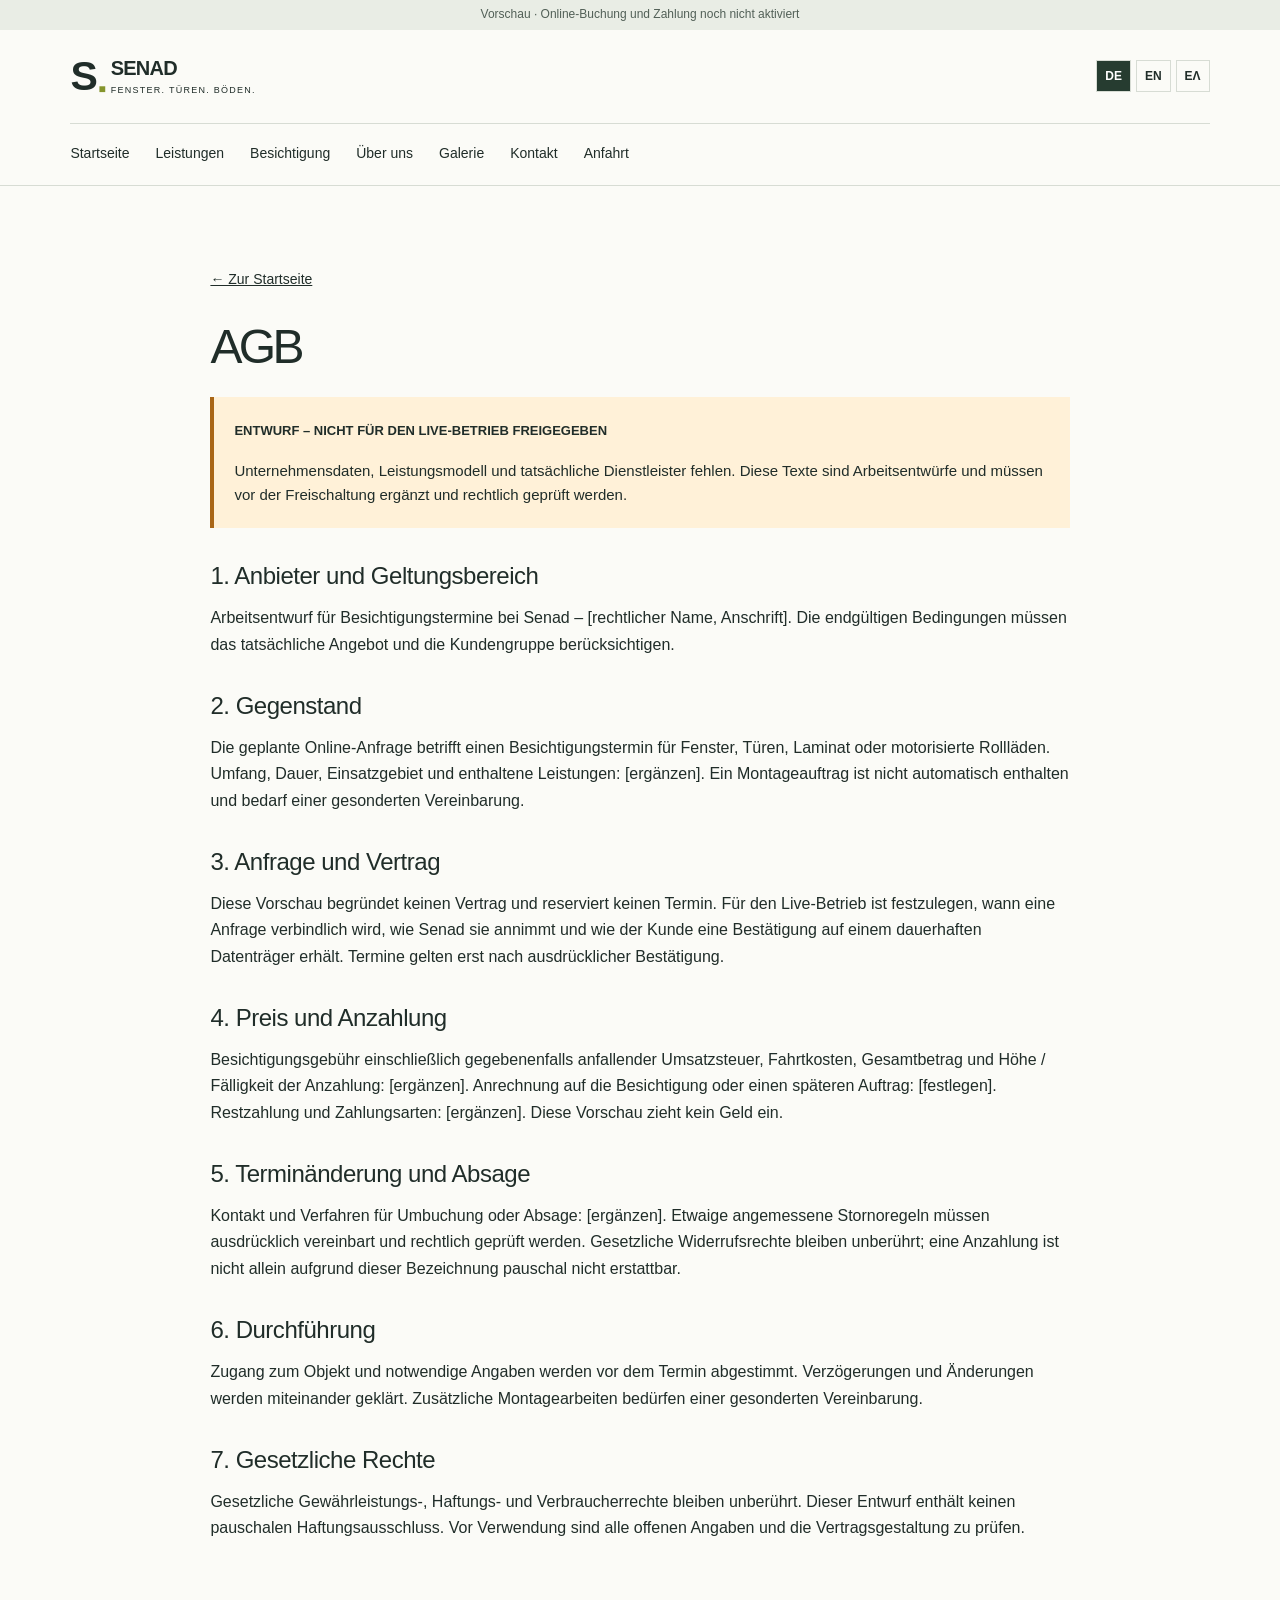
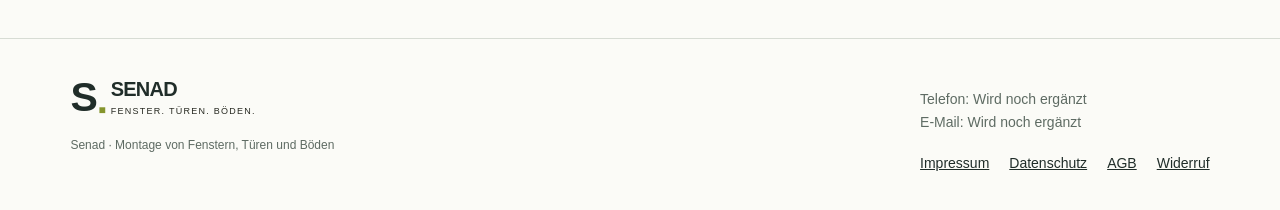
==== agb.html @ 066fc75d "prima fase primo commit" ====
<!doctype html>
<html lang="de"><head><meta charset="utf-8"><meta name="viewport" content="width=device-width, initial-scale=1"><meta name="robots" content="noindex,nofollow"><meta name="description" content="Senad – AGB. Fenster, Türen, Laminat und motorisierte Rollläden."><title>AGB | Senad</title><link rel="icon" href="assets/favicon.svg"><link rel="stylesheet" href="style.css"><script defer src="content.js"></script><script defer src="pages.js"></script><script defer src="business.js"></script><script defer src="script.js"></script></head><body data-page="agb"><noscript class="noscript">Bitte JavaScript für Sprachauswahl und Formular aktivieren. / Enable JavaScript for languages and the form. / Ενεργοποιήστε τη JavaScript για τις γλώσσες και τη φόρμα.</noscript><div id="site"><div class="draft">Vorschau · Online-Buchung und Zahlung noch nicht aktiviert</div><header class="multi-header"><div class="header-top"><a class="brand" href="index.html?lang=de"><span class="brand-mark">S<span>■</span></span><span>SENAD<small>FENSTER. TÜREN. BÖDEN.</small></span></a><div class="header-contact"></div><div class="languages" aria-label="Language / Sprache / Γλώσσα"><button type="button" data-lang="de" lang="de" aria-pressed="true">DE</button><button type="button" data-lang="en" lang="en" aria-pressed="false">EN</button><button type="button" data-lang="el" lang="el" aria-pressed="false">ΕΛ</button></div></div><nav class="main-nav" aria-label="Hauptnavigation"><a href="index.html?lang=de" >Startseite</a><a href="leistungen.html?lang=de" >Leistungen</a><a href="termin.html?lang=de" >Besichtigung</a><a href="ueber-uns.html?lang=de" >Über uns</a><a href="galerie.html?lang=de" >Galerie</a><a href="kontakt.html?lang=de" >Kontakt</a><a href="anfahrt.html?lang=de" >Anfahrt</a></nav></header><main class="section legal-page"><a class="back" href="index.html?lang=de">← Zur Startseite</a><h1>AGB</h1><aside class="legal-warning"><strong>ENTWURF – NICHT FÜR DEN LIVE-BETRIEB FREIGEGEBEN</strong><p>Unternehmensdaten, Leistungsmodell und tatsächliche Dienstleister fehlen. Diese Texte sind Arbeitsentwürfe und müssen vor der Freischaltung ergänzt und rechtlich geprüft werden.</p></aside><section><h2>1. Anbieter und Geltungsbereich</h2><p>Arbeitsentwurf für Besichtigungstermine bei Senad – [rechtlicher Name, Anschrift]. Die endgültigen Bedingungen müssen das tatsächliche Angebot und die Kundengruppe berücksichtigen.</p></section><section><h2>2. Gegenstand</h2><p>Die geplante Online-Anfrage betrifft einen Besichtigungstermin für Fenster, Türen, Laminat oder motorisierte Rollläden. Umfang, Dauer, Einsatzgebiet und enthaltene Leistungen: [ergänzen]. Ein Montageauftrag ist nicht automatisch enthalten und bedarf einer gesonderten Vereinbarung.</p></section><section><h2>3. Anfrage und Vertrag</h2><p>Diese Vorschau begründet keinen Vertrag und reserviert keinen Termin. Für den Live-Betrieb ist festzulegen, wann eine Anfrage verbindlich wird, wie Senad sie annimmt und wie der Kunde eine Bestätigung auf einem dauerhaften Datenträger erhält. Termine gelten erst nach ausdrücklicher Bestätigung.</p></section><section><h2>4. Preis und Anzahlung</h2><p>Besichtigungsgebühr einschließlich gegebenenfalls anfallender Umsatzsteuer, Fahrtkosten, Gesamtbetrag und Höhe / Fälligkeit der Anzahlung: [ergänzen]. Anrechnung auf die Besichtigung oder einen späteren Auftrag: [festlegen]. Restzahlung und Zahlungsarten: [ergänzen]. Diese Vorschau zieht kein Geld ein.</p></section><section><h2>5. Terminänderung und Absage</h2><p>Kontakt und Verfahren für Umbuchung oder Absage: [ergänzen]. Etwaige angemessene Stornoregeln müssen ausdrücklich vereinbart und rechtlich geprüft werden. Gesetzliche Widerrufsrechte bleiben unberührt; eine Anzahlung ist nicht allein aufgrund dieser Bezeichnung pauschal nicht erstattbar.</p></section><section><h2>6. Durchführung</h2><p>Zugang zum Objekt und notwendige Angaben werden vor dem Termin abgestimmt. Verzögerungen und Änderungen werden miteinander geklärt. Zusätzliche Montagearbeiten bedürfen einer gesonderten Vereinbarung.</p></section><section><h2>7. Gesetzliche Rechte</h2><p>Gesetzliche Gewährleistungs-, Haftungs- und Verbraucherrechte bleiben unberührt. Dieser Entwurf enthält keinen pauschalen Haftungsausschluss. Vor Verwendung sind alle offenen Angaben und die Vertragsgestaltung zu prüfen.</p></section></main><footer class="multi-footer"><div><a class="brand" href="index.html?lang=de"><span class="brand-mark">S<span>■</span></span><span>SENAD<small>FENSTER. TÜREN. BÖDEN.</small></span></a><p>Senad · Montage von Fenstern, Türen und Böden</p></div><div><p>Telefon: Wird noch ergänzt<br>E-Mail: Wird noch ergänzt</p><div class="legal-links"><a href="impressum.html?lang=de">Impressum</a><a href="datenschutz.html?lang=de">Datenschutz</a><a href="agb.html?lang=de">AGB</a><a href="widerruf.html?lang=de">Widerruf</a></div></div></footer></div></body></html>
---- style.css ----
:root{--background:#fbfbf7;--foreground:#202d29;--primary:#dce87b;--primary-foreground:#202d29;--border:#d7dcd4;--muted:#edf0e9;--muted-foreground:#5e6b63;--accent:#dce87b;--accent-foreground:#202d29;--radius:0}*{box-sizing:border-box}html{scroll-behavior:smooth;scroll-padding-top:25px}body{margin:0;background:var(--background);color:var(--foreground);font:16px/1.65 Arial,Helvetica,sans-serif}a{color:inherit;text-decoration:none}a:focus-visible{outline:3px solid #65862c;outline-offset:5px}a:hover{opacity:.8}.draft{background:#e9ede5;text-align:center;font-size:12px;padding:5px 15px;color:#526057}header{display:flex;align-items:center;justify-content:space-between;padding:24px 5.5%;border-bottom:1px solid var(--border)}.brand{display:flex;align-items:center;gap:12px;font-size:20px;font-weight:800;letter-spacing:-.04em;line-height:1.15}.brand small{display:block;font-size:9px;font-weight:500;letter-spacing:.14em;margin-top:5px}.brand-mark{font-size:41px;letter-spacing:-.17em;position:relative;padding-right:8px}.brand-mark span{font-size:12px;color:#85952d;position:absolute;right:0;bottom:3px}nav{display:flex;align-items:center;gap:35px;font-size:14px}.nav-cta{background:var(--foreground);color:#fff;display:flex;align-items:center;gap:25px;padding:10px 18px}.hero{display:grid;grid-template-columns:1fr 1fr;min-height:625px}.hero-content{padding:70px 9% 25px 11%;display:flex;flex-direction:column;align-items:start}.eyebrow{font-size:11px;font-weight:700;letter-spacing:.13em;margin:0 0 25px;display:flex;gap:8px;align-items:center}.eyebrow>span{width:7px;height:7px;background:#839234;border-radius:50%}h1{font-size:clamp(50px,5.5vw,86px);font-weight:500;line-height:1.04;letter-spacing:-.075em;margin:0 0 25px}h1>span{color:#718039}.lead{max-width:395px;color:#5e6b63;font-size:17px;margin:0 0 30px}.button{background:var(--primary);padding:15px 22px;font-size:14px;font-weight:600;display:flex;gap:38px;align-items:center}.hero-bottom{display:flex;justify-content:space-between;width:100%;align-items:center;margin-top:auto;padding-top:48px;font-size:10px;letter-spacing:.1em}.hero-image{position:relative;min-height:570px;background:#c8ccbe}.hero-image img{position:absolute;width:100%;height:100%;object-fit:cover}.hero-image:after{content:'';position:absolute;inset:0;background:linear-gradient(transparent 50%,#17251caa)}.image-caption{position:absolute;bottom:30px;left:35px;color:white;z-index:1}.image-caption>span:first-child{display:block;font-size:10px;letter-spacing:.12em;margin-bottom:12px}.image-caption>span:last-child{font-size:30px;font-weight:500;line-height:1.15;letter-spacing:-.04em}.service-strip{display:flex;justify-content:space-between;gap:20px;padding:24px 5.5%;background:#263c30;color:#fff;font-size:13px}.service-strip b{color:var(--primary)}.section{padding:80px 5.5%}.section-heading{display:flex;align-items:end;justify-content:space-between;gap:30px;margin-bottom:40px}h2{font-size:48px;line-height:1.08;letter-spacing:-.055em;font-weight:500;margin:0}.section-heading>p,.process>div>p:last-child{color:#5e6b63;font-size:15px}.service-grid{display:grid;grid-template-columns:repeat(4,1fr);border-left:1px solid var(--border)}.service-grid article{border:1px solid var(--border);border-left:0;padding:26px 24px;min-height:285px}.card-top{display:flex;justify-content:space-between;align-items:start;margin-bottom:43px}.card-top span{font-size:12px;color:#6a756d}h3{font-size:22px;font-weight:500;letter-spacing:-.035em;line-height:1.2;margin:0 0 13px}.service-grid p{font-size:14px;color:#5e6b63;margin:0}.process{display:grid;grid-template-columns:1fr 1fr;gap:60px;background:#edf0e9}.process ol{list-style:none;margin:0;padding:0}.process li{display:flex;gap:28px;padding:25px 0;border-top:1px solid #c8d0c6}.process li:first-child{padding-top:0;border-top:0}.process li>span{font-size:12px;color:#617044;padding-top:4px}.process li p{font-size:14px;color:#5e6b63;margin:0;max-width:400px}.contact{background:#dce87b;display:grid;grid-template-columns:1fr 1fr;gap:60px;align-items:center}.contact-details>p{font-size:18px}.pending{border-top:1px solid #9da857;padding-top:20px;font-size:14px;color:#485235}footer{display:flex;justify-content:space-between;align-items:center;gap:30px;padding:35px 5.5%}footer>span{font-size:12px;color:#5e6b63}@media(min-width:1600px){.hero{min-height:740px}.hero-content{padding-top:100px}}@media(max-width:900px){.hero-content{padding:50px 8% 25px}h1{font-size:58px}.service-grid{grid-template-columns:repeat(2,1fr)}.service-grid article{min-height:260px}.section{padding:60px 6%}.service-strip{flex-wrap:wrap;justify-content:center}.service-strip b:last-of-type{display:none}h2{font-size:40px}}@media(max-width:620px){header{padding:20px 6%}.brand{font-size:17px}.brand-mark{font-size:35px}nav{gap:15px}nav>a:not(.nav-cta){display:none}.nav-cta{padding:9px 12px;gap:15px}.hero{grid-template-columns:1fr}.hero-content{padding:45px 7% 25px}h1{font-size:62px}.hero-image{min-height:390px}.hero-bottom{padding-top:35px}.service-strip{gap:12px;font-size:12px}.service-strip b{display:none}.service-strip span{padding:0 8px}.section-heading{display:block}.section-heading>p{margin-top:25px}.service-grid{grid-template-columns:1fr}.service-grid article{min-height:auto;padding:25px}.card-top{margin-bottom:25px}.process,.contact{grid-template-columns:1fr;gap:35px}footer{align-items:start;flex-direction:column}.contact h2{font-size:42px}.draft{font-size:11px}}@media(prefers-reduced-motion:reduce){html{scroll-behavior:auto}}
.languages{display:flex;gap:5px}.languages button{font:600 12px Arial;padding:8px;border:1px solid var(--border);background:transparent;cursor:pointer}.languages button[aria-pressed=true]{background:#263c30;color:white}header{gap:25px}nav{margin-left:auto}.booking{display:grid;grid-template-columns:1fr 1.15fr;gap:60px;background:#f2f4e9}.booking>div>p{max-width:430px;color:#5e6b63}.privacy-note{font-size:14px;border-left:3px solid #a4b447;padding-left:15px}.booking-panel{background:white;border:1px solid var(--border);padding:30px}.booking form{display:grid;grid-template-columns:1fr 1fr;gap:18px}.booking label{display:flex;flex-direction:column;gap:7px;font-size:14px}.booking input,.booking textarea,.service-select{width:100%;min-width:0;border:1px solid #b4bfb4;border-radius:0;background:white;padding:11px 12px;font:16px Arial;height:auto}.booking textarea{resize:vertical}.booking input:focus,.booking textarea:focus{outline:2px solid #718039;outline-offset:2px}.full{grid-column:1/-1}.booking button{cursor:pointer}.booking button:disabled{cursor:not-allowed;opacity:.6}.booking .button{border:0;text-align:left;justify-content:space-between;line-height:1.5}.booking dl{margin:25px 0}.booking dl>div{border-bottom:1px solid var(--border);padding:10px 0;overflow-wrap:anywhere}.booking dt{font-size:12px;color:#5e6b63}.booking dd{margin:0}.edit-button{border:0;background:transparent;color:#334d31;text-decoration:underline;padding:5px 0;font-size:14px}.payment-note{font-size:14px;background:#f1f3e3;padding:15px}.payment-disabled{width:100%}.legal-links{display:flex;gap:20px;flex-wrap:wrap;font-size:14px}.legal-links a{text-decoration:underline}footer>div>p{font-size:14px;color:#5e6b63}.legal-page{max-width:1000px;margin:auto}.legal-page h1{font-size:48px;margin-top:30px;overflow-wrap:anywhere}.legal-page h2{font-size:24px;letter-spacing:-.02em}.legal-page>section{margin-top:35px}.legal-page p{white-space:pre-line;overflow-wrap:anywhere}.legal-warning{background:#fff1d8;border-left:4px solid #a96616;padding:20px}.legal-warning strong{font-size:13px}.legal-warning p{margin-bottom:0;font-size:15px}.back{font-size:14px;text-decoration:underline}html[lang=el] h1{font-size:clamp(42px,4.2vw,65px);letter-spacing:-.04em}html[lang=el] .brand small{font-size:8px}@media(max-width:850px){.booking{grid-template-columns:1fr;gap:30px}header{flex-wrap:wrap}nav{gap:20px}.languages{margin-left:auto}.hero h1{overflow-wrap:anywhere}}@media(max-width:620px){.booking form{grid-template-columns:1fr}.booking-panel{padding:20px}nav{order:3;width:100%;margin:0}nav>a:not(.nav-cta){display:block}.nav-cta{margin-left:auto}.booking h2{font-size:38px}.legal-page h1{font-size:37px}.legal-links{gap:12px}header{gap:15px}.hero-image{min-height:350px}.languages{gap:3px}}

button,input,select,textarea{font:inherit}button{cursor:pointer}button:focus-visible,select:focus-visible{outline:3px solid #718039;outline-offset:3px}.booking select{width:100%;border:1px solid #b4bfb4;background:white;padding:11px 12px;font-size:16px;min-width:0}.booking select:focus{outline:2px solid #718039}button{color:inherit}h1,h2,h3,p{overflow-wrap:break-word}.noscript{padding:20px;background:#fff1d8}.noscript ~ #site form{display:none}
/* Pagine separate Senad HTML */
.multi-header{display:block;padding:0 5.5%;border-bottom:1px solid var(--border)}.header-top{display:flex;align-items:center;gap:25px;padding:23px 0}.header-contact{margin-left:auto;font-size:14px}.main-nav{display:flex;gap:26px;align-items:center;flex-wrap:wrap;margin:0;border-top:1px solid var(--border);padding:15px 0}.main-nav a{display:block!important;font-size:14px;padding:3px 0;border-bottom:2px solid transparent}.main-nav a[aria-current=page]{border-color:#82933c;color:#3f5726;font-weight:700}.main-nav a:last-child{border-bottom-color:transparent}.main-nav a:last-child[aria-current=page]{border-bottom-color:#82933c}.multi-header .languages{margin:0}.action-row{display:flex;flex-wrap:wrap;gap:14px;align-items:center}.button{white-space:normal}.secondary-button{background:transparent;border:1px solid #a9b5a1!important;color:#263c30}.hero .action-row{gap:12px}.hero .action-row .button{gap:15px}.home-intro{display:grid;grid-template-columns:1.1fr 1fr;gap:80px;align-items:center}.home-intro p{color:#5e6b63;max-width:470px}.home-links{display:flex;flex-direction:column}.home-links a{padding:22px 0;border-bottom:1px solid var(--border);display:flex;justify-content:space-between;gap:20px;font-size:20px;letter-spacing:-.02em}.page-heading{padding-bottom:50px;background:#eef1e8;border-bottom:1px solid var(--border)}.page-heading h1{font-size:clamp(40px,4.8vw,66px);line-height:1.1;max-width:860px;letter-spacing:-.055em}.page-lead{max-width:760px;font-size:18px;color:#5e6b63;margin:0}.page-heading .eyebrow{margin-bottom:18px}.service-page-grid{display:grid;grid-template-columns:1fr 1fr;gap:25px}.service-page-grid article{padding:35px;border:1px solid var(--border)}.service-page-grid h2{font-size:32px}.service-page-grid p,.service-page-grid li{color:#5e6b63}.service-page-grid ul{padding-left:20px;margin:25px 0}.service-page-grid li{padding:4px 0}.service-note{grid-column:1/-1;font-size:14px}.text-link{font-size:14px;text-decoration:underline;text-underline-offset:5px}.callout{background:#dce87b;display:flex;justify-content:space-between;gap:45px;align-items:center}.callout h2{max-width:550px;font-size:39px}.callout .button{background:#263c30;color:white}.callout .secondary-button{background:transparent;color:#263c30}.about-body{display:grid;grid-template-columns:1fr 1fr;gap:60px}.about-image img{width:100%;height:440px;object-fit:cover;display:block}.image-note{font-size:12px;color:#5e6b63;line-height:1.5}.about-body h2{font-size:36px}.about-body p{color:#5e6b63}.value{display:flex;gap:20px;border-top:1px solid var(--border);padding-top:25px;margin-top:25px}.value>span{font-size:12px;color:#70813e}.value h3{font-size:20px}.value p{font-size:14px;margin:0}.gallery-section{padding-top:35px}.gallery-notice{padding:15px 20px;background:#eef1e8;border-left:3px solid #91a444;font-size:14px;margin:0 0 35px;color:#526057}.gallery-grid{display:grid;grid-template-columns:1fr 1fr;gap:35px}.gallery-grid figure{margin:0;min-width:0}.gallery-grid figure:first-child{grid-column:1/-1}.gallery-grid img{width:100%;height:360px;object-fit:cover;display:block}.gallery-grid figure:first-child img{height:490px}.gallery-grid h2{font-size:22px;letter-spacing:-.025em;margin:16px 0 5px}.gallery-grid figcaption>a{font-size:12px;text-decoration:underline;color:#5e6b63}.contact-layout{display:grid;grid-template-columns:1.1fr 1fr;gap:70px}.contact-list{margin:0}.contact-list>div{padding:20px 0;border-bottom:1px solid var(--border)}.contact-list dt{font-size:12px;letter-spacing:.08em;text-transform:uppercase;color:#5e6b63;margin-bottom:5px}.contact-list dd{margin:0;font-size:22px;overflow-wrap:anywhere}.contact-list dd>a{text-decoration:underline}.contact-aside{padding:35px;background:#edf0e9;align-self:start}.contact-aside h2{font-size:36px}.contact-aside p{font-size:15px;color:#5e6b63}.contact-aside .button{margin:25px 0}.directions-layout{display:grid;grid-template-columns:1fr 1.1fr;gap:65px;align-items:start}.directions-layout h2{font-size:35px}.directions-layout p{color:#5e6b63}.address-panel{padding:35px;border:1px solid var(--border);background:#edf0e9}.small-note{font-size:12px}.directions-layout .action-row{margin-top:30px}.booking ul{padding-left:22px;color:#5e6b63}.booking li{margin:12px 0}.booking h2{font-size:35px}.multi-footer{border-top:1px solid var(--border);align-items:start}.multi-footer>.brand{align-self:start}.multi-footer>div:first-child>p{font-size:12px;margin-top:15px}.multi-footer>div:last-child{max-width:650px}.multi-footer .brand{width:max-content}.multi-footer p a{text-decoration:underline}.multi-footer .legal-links{margin-top:18px}.multi-footer .brand small{color:#282a22}html[lang=el] .main-nav{gap:18px}html[lang=el] .main-nav a{font-size:13px}html[lang=el] .page-heading h1{font-size:clamp(37px,4.5vw,62px)}
@media(max-width:900px){.main-nav{gap:18px}.home-intro,.about-body,.contact-layout,.directions-layout{gap:35px}.callout{display:block}.callout .action-row{margin-top:25px}.gallery-grid figure:first-child img{height:400px}.about-image img{height:380px}.service-page-grid article{padding:25px}}
@media(max-width:620px){.main-nav{gap:8px 20px;padding:13px 0}.main-nav a{font-size:13px}.header-top{padding:18px 0;gap:15px}.header-contact{display:none}.multi-header .languages{margin-left:auto}.home-intro,.service-page-grid,.about-body,.contact-layout,.directions-layout{grid-template-columns:1fr;gap:30px}.page-heading{padding-top:45px;padding-bottom:35px}.page-lead{font-size:16px}.gallery-grid{grid-template-columns:1fr;gap:30px}.gallery-grid figure:first-child{grid-column:auto}.gallery-grid img,.gallery-grid figure:first-child img{height:300px}.about-image img{height:300px}.callout h2{font-size:33px}.service-page-grid article{padding:25px}.contact-aside,.address-panel{padding:25px}.contact-list dd{font-size:19px}.home-intro h2{font-size:37px}.main-nav{order:initial}.multi-footer{gap:25px}.service-strip{justify-content:space-around}.multi-footer>div:last-child{max-width:100%}}
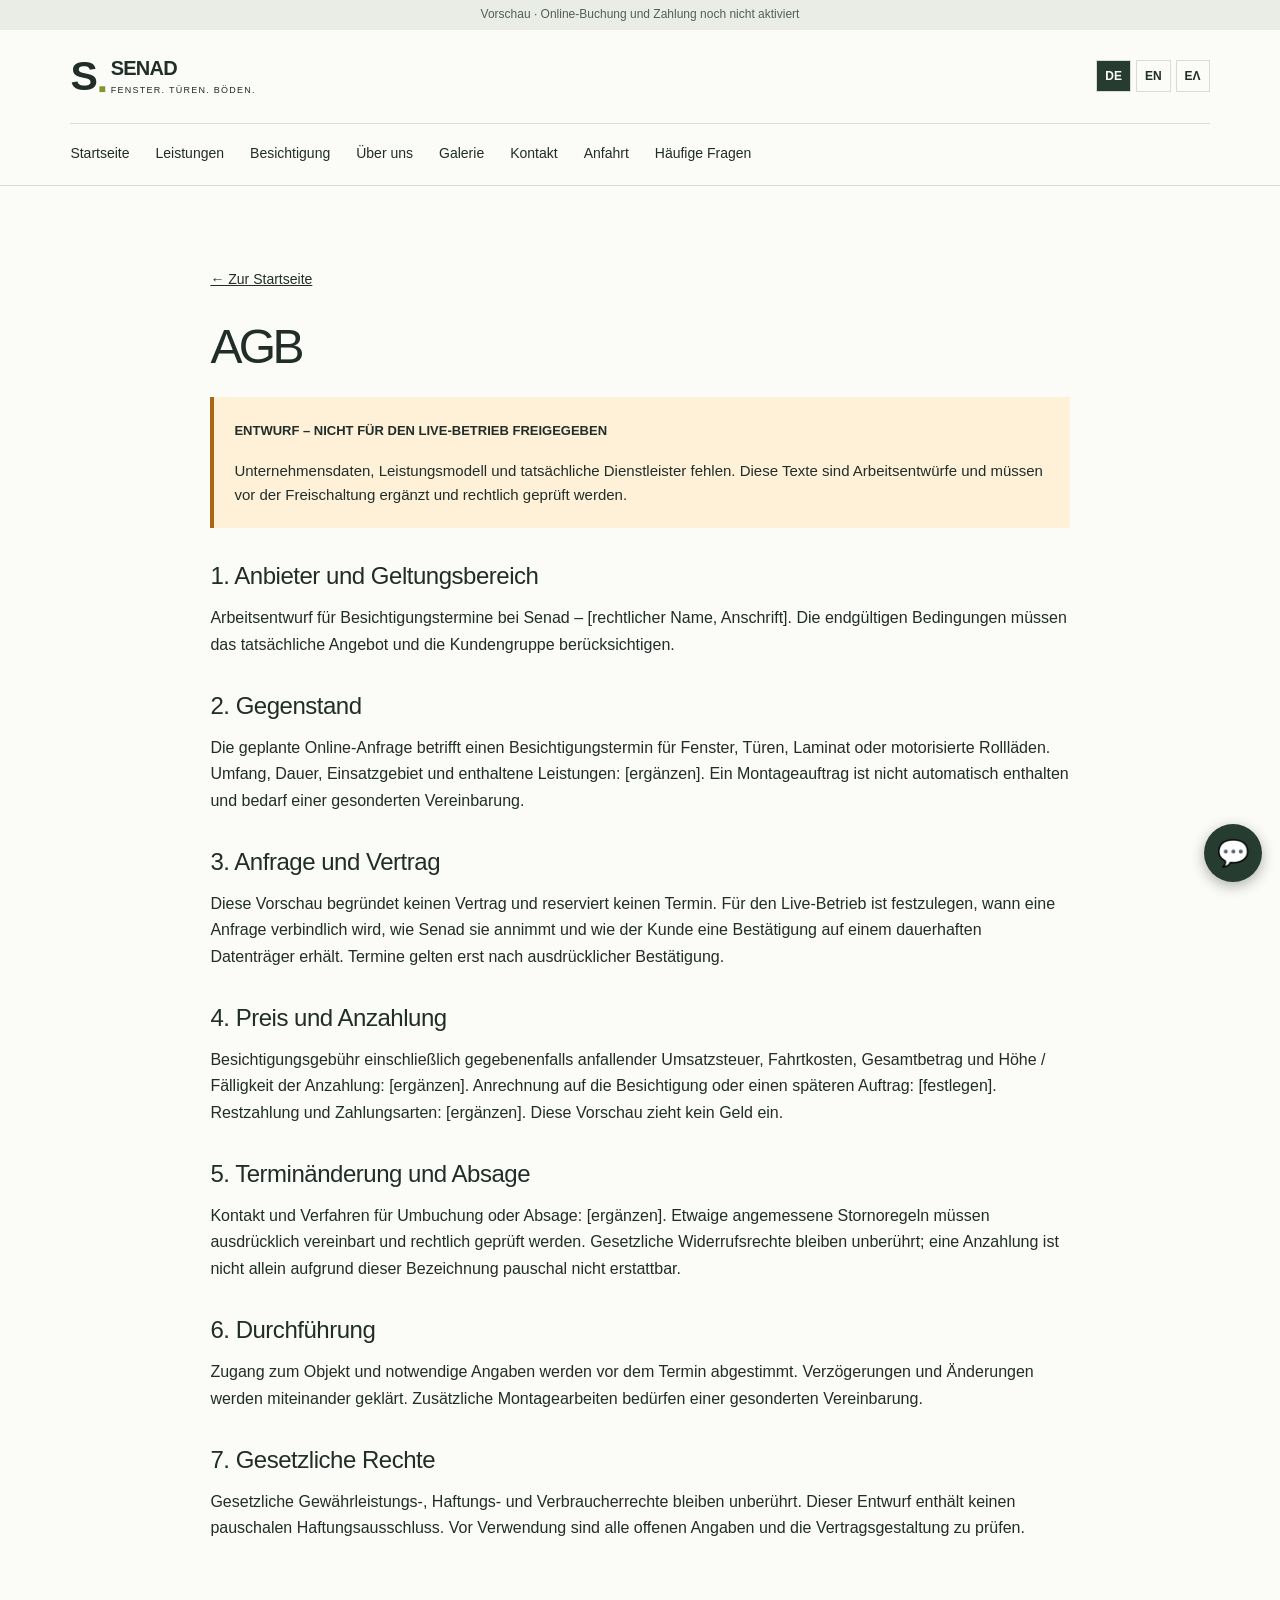
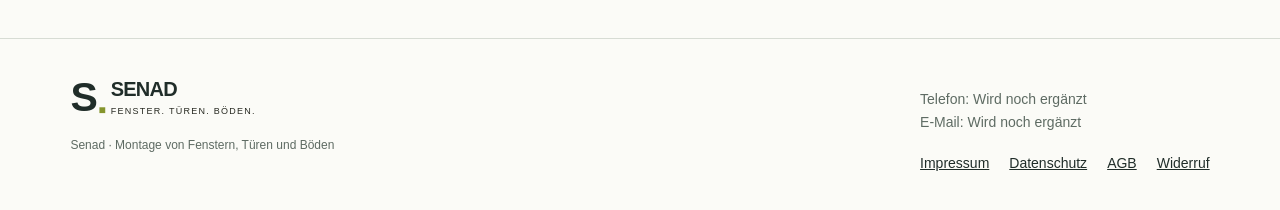
==== commit 74e30311: "proggetto chat" ====
--- a/agb.html
+++ b/agb.html
@@ -1,2 +1,2 @@
 <!doctype html>
-<html lang="de"><head><meta charset="utf-8"><meta name="viewport" content="width=device-width, initial-scale=1"><meta name="robots" content="noindex,nofollow"><meta name="description" content="Senad – AGB. Fenster, Türen, Laminat und motorisierte Rollläden."><title>AGB | Senad</title><link rel="icon" href="assets/favicon.svg"><link rel="stylesheet" href="style.css"><script defer src="content.js"></script><script defer src="pages.js"></script><script defer src="business.js"></script><script defer src="script.js"></script></head><body data-page="agb"><noscript class="noscript">Bitte JavaScript für Sprachauswahl und Formular aktivieren. / Enable JavaScript for languages and the form. / Ενεργοποιήστε τη JavaScript για τις γλώσσες και τη φόρμα.</noscript><div id="site"><div class="draft">Vorschau · Online-Buchung und Zahlung noch nicht aktiviert</div><header class="multi-header"><div class="header-top"><a class="brand" href="index.html?lang=de"><span class="brand-mark">S<span>■</span></span><span>SENAD<small>FENSTER. TÜREN. BÖDEN.</small></span></a><div class="header-contact"></div><div class="languages" aria-label="Language / Sprache / Γλώσσα"><button type="button" data-lang="de" lang="de" aria-pressed="true">DE</button><button type="button" data-lang="en" lang="en" aria-pressed="false">EN</button><button type="button" data-lang="el" lang="el" aria-pressed="false">ΕΛ</button></div></div><nav class="main-nav" aria-label="Hauptnavigation"><a href="index.html?lang=de" >Startseite</a><a href="leistungen.html?lang=de" >Leistungen</a><a href="termin.html?lang=de" >Besichtigung</a><a href="ueber-uns.html?lang=de" >Über uns</a><a href="galerie.html?lang=de" >Galerie</a><a href="kontakt.html?lang=de" >Kontakt</a><a href="anfahrt.html?lang=de" >Anfahrt</a></nav></header><main class="section legal-page"><a class="back" href="index.html?lang=de">← Zur Startseite</a><h1>AGB</h1><aside class="legal-warning"><strong>ENTWURF – NICHT FÜR DEN LIVE-BETRIEB FREIGEGEBEN</strong><p>Unternehmensdaten, Leistungsmodell und tatsächliche Dienstleister fehlen. Diese Texte sind Arbeitsentwürfe und müssen vor der Freischaltung ergänzt und rechtlich geprüft werden.</p></aside><section><h2>1. Anbieter und Geltungsbereich</h2><p>Arbeitsentwurf für Besichtigungstermine bei Senad – [rechtlicher Name, Anschrift]. Die endgültigen Bedingungen müssen das tatsächliche Angebot und die Kundengruppe berücksichtigen.</p></section><section><h2>2. Gegenstand</h2><p>Die geplante Online-Anfrage betrifft einen Besichtigungstermin für Fenster, Türen, Laminat oder motorisierte Rollläden. Umfang, Dauer, Einsatzgebiet und enthaltene Leistungen: [ergänzen]. Ein Montageauftrag ist nicht automatisch enthalten und bedarf einer gesonderten Vereinbarung.</p></section><section><h2>3. Anfrage und Vertrag</h2><p>Diese Vorschau begründet keinen Vertrag und reserviert keinen Termin. Für den Live-Betrieb ist festzulegen, wann eine Anfrage verbindlich wird, wie Senad sie annimmt und wie der Kunde eine Bestätigung auf einem dauerhaften Datenträger erhält. Termine gelten erst nach ausdrücklicher Bestätigung.</p></section><section><h2>4. Preis und Anzahlung</h2><p>Besichtigungsgebühr einschließlich gegebenenfalls anfallender Umsatzsteuer, Fahrtkosten, Gesamtbetrag und Höhe / Fälligkeit der Anzahlung: [ergänzen]. Anrechnung auf die Besichtigung oder einen späteren Auftrag: [festlegen]. Restzahlung und Zahlungsarten: [ergänzen]. Diese Vorschau zieht kein Geld ein.</p></section><section><h2>5. Terminänderung und Absage</h2><p>Kontakt und Verfahren für Umbuchung oder Absage: [ergänzen]. Etwaige angemessene Stornoregeln müssen ausdrücklich vereinbart und rechtlich geprüft werden. Gesetzliche Widerrufsrechte bleiben unberührt; eine Anzahlung ist nicht allein aufgrund dieser Bezeichnung pauschal nicht erstattbar.</p></section><section><h2>6. Durchführung</h2><p>Zugang zum Objekt und notwendige Angaben werden vor dem Termin abgestimmt. Verzögerungen und Änderungen werden miteinander geklärt. Zusätzliche Montagearbeiten bedürfen einer gesonderten Vereinbarung.</p></section><section><h2>7. Gesetzliche Rechte</h2><p>Gesetzliche Gewährleistungs-, Haftungs- und Verbraucherrechte bleiben unberührt. Dieser Entwurf enthält keinen pauschalen Haftungsausschluss. Vor Verwendung sind alle offenen Angaben und die Vertragsgestaltung zu prüfen.</p></section></main><footer class="multi-footer"><div><a class="brand" href="index.html?lang=de"><span class="brand-mark">S<span>■</span></span><span>SENAD<small>FENSTER. TÜREN. BÖDEN.</small></span></a><p>Senad · Montage von Fenstern, Türen und Böden</p></div><div><p>Telefon: Wird noch ergänzt<br>E-Mail: Wird noch ergänzt</p><div class="legal-links"><a href="impressum.html?lang=de">Impressum</a><a href="datenschutz.html?lang=de">Datenschutz</a><a href="agb.html?lang=de">AGB</a><a href="widerruf.html?lang=de">Widerruf</a></div></div></footer></div></body></html>
+<html lang="de"><head><meta charset="utf-8"><meta name="viewport" content="width=device-width, initial-scale=1"><meta name="robots" content="noindex,nofollow"><meta name="description" content="Senad – AGB. Fenster, Türen, Laminat und motorisierte Rollläden."><title>AGB | Senad</title><link rel="icon" href="assets/favicon.svg"><link rel="stylesheet" href="style.css"><link rel="stylesheet" href="chat.css"><script defer src="chat.js"></script><script defer src="content.js"></script><script defer src="pages.js"></script><script defer src="business.js"></script><script defer src="script.js"></script></head><body data-page="agb"><noscript class="noscript">Bitte JavaScript für Sprachauswahl und Formular aktivieren. / Enable JavaScript for languages and the form. / Ενεργοποιήστε τη JavaScript για τις γλώσσες και τη φόρμα.</noscript><div id="site"><div class="draft">Vorschau · Online-Buchung und Zahlung noch nicht aktiviert</div><header class="multi-header"><div class="header-top"><a class="brand" href="index.html?lang=de"><span class="brand-mark">S<span>■</span></span><span>SENAD<small>FENSTER. TÜREN. BÖDEN.</small></span></a><div class="header-contact"></div><div class="languages" aria-label="Language / Sprache / Γλώσσα"><button type="button" data-lang="de" lang="de" aria-pressed="true">DE</button><button type="button" data-lang="en" lang="en" aria-pressed="false">EN</button><button type="button" data-lang="el" lang="el" aria-pressed="false">ΕΛ</button></div></div><nav class="main-nav" aria-label="Hauptnavigation"><a href="index.html?lang=de" >Startseite</a><a href="leistungen.html?lang=de" >Leistungen</a><a href="termin.html?lang=de" >Besichtigung</a><a href="ueber-uns.html?lang=de" >Über uns</a><a href="galerie.html?lang=de" >Galerie</a><a href="kontakt.html?lang=de" >Kontakt</a><a href="anfahrt.html?lang=de" >Anfahrt</a></nav></header><main class="section legal-page"><a class="back" href="index.html?lang=de">← Zur Startseite</a><h1>AGB</h1><aside class="legal-warning"><strong>ENTWURF – NICHT FÜR DEN LIVE-BETRIEB FREIGEGEBEN</strong><p>Unternehmensdaten, Leistungsmodell und tatsächliche Dienstleister fehlen. Diese Texte sind Arbeitsentwürfe und müssen vor der Freischaltung ergänzt und rechtlich geprüft werden.</p></aside><section><h2>1. Anbieter und Geltungsbereich</h2><p>Arbeitsentwurf für Besichtigungstermine bei Senad – [rechtlicher Name, Anschrift]. Die endgültigen Bedingungen müssen das tatsächliche Angebot und die Kundengruppe berücksichtigen.</p></section><section><h2>2. Gegenstand</h2><p>Die geplante Online-Anfrage betrifft einen Besichtigungstermin für Fenster, Türen, Laminat oder motorisierte Rollläden. Umfang, Dauer, Einsatzgebiet und enthaltene Leistungen: [ergänzen]. Ein Montageauftrag ist nicht automatisch enthalten und bedarf einer gesonderten Vereinbarung.</p></section><section><h2>3. Anfrage und Vertrag</h2><p>Diese Vorschau begründet keinen Vertrag und reserviert keinen Termin. Für den Live-Betrieb ist festzulegen, wann eine Anfrage verbindlich wird, wie Senad sie annimmt und wie der Kunde eine Bestätigung auf einem dauerhaften Datenträger erhält. Termine gelten erst nach ausdrücklicher Bestätigung.</p></section><section><h2>4. Preis und Anzahlung</h2><p>Besichtigungsgebühr einschließlich gegebenenfalls anfallender Umsatzsteuer, Fahrtkosten, Gesamtbetrag und Höhe / Fälligkeit der Anzahlung: [ergänzen]. Anrechnung auf die Besichtigung oder einen späteren Auftrag: [festlegen]. Restzahlung und Zahlungsarten: [ergänzen]. Diese Vorschau zieht kein Geld ein.</p></section><section><h2>5. Terminänderung und Absage</h2><p>Kontakt und Verfahren für Umbuchung oder Absage: [ergänzen]. Etwaige angemessene Stornoregeln müssen ausdrücklich vereinbart und rechtlich geprüft werden. Gesetzliche Widerrufsrechte bleiben unberührt; eine Anzahlung ist nicht allein aufgrund dieser Bezeichnung pauschal nicht erstattbar.</p></section><section><h2>6. Durchführung</h2><p>Zugang zum Objekt und notwendige Angaben werden vor dem Termin abgestimmt. Verzögerungen und Änderungen werden miteinander geklärt. Zusätzliche Montagearbeiten bedürfen einer gesonderten Vereinbarung.</p></section><section><h2>7. Gesetzliche Rechte</h2><p>Gesetzliche Gewährleistungs-, Haftungs- und Verbraucherrechte bleiben unberührt. Dieser Entwurf enthält keinen pauschalen Haftungsausschluss. Vor Verwendung sind alle offenen Angaben und die Vertragsgestaltung zu prüfen.</p></section></main><footer class="multi-footer"><div><a class="brand" href="index.html?lang=de"><span class="brand-mark">S<span>■</span></span><span>SENAD<small>FENSTER. TÜREN. BÖDEN.</small></span></a><p>Senad · Montage von Fenstern, Türen und Böden</p></div><div><p>Telefon: Wird noch ergänzt<br>E-Mail: Wird noch ergänzt</p><div class="legal-links"><a href="impressum.html?lang=de">Impressum</a><a href="datenschutz.html?lang=de">Datenschutz</a><a href="agb.html?lang=de">AGB</a><a href="widerruf.html?lang=de">Widerruf</a></div></div></footer></div></body></html>
--- a/style.css
+++ b/style.css
@@ -6,3 +6,27 @@
 .multi-header{display:block;padding:0 5.5%;border-bottom:1px solid var(--border)}.header-top{display:flex;align-items:center;gap:25px;padding:23px 0}.header-contact{margin-left:auto;font-size:14px}.main-nav{display:flex;gap:26px;align-items:center;flex-wrap:wrap;margin:0;border-top:1px solid var(--border);padding:15px 0}.main-nav a{display:block!important;font-size:14px;padding:3px 0;border-bottom:2px solid transparent}.main-nav a[aria-current=page]{border-color:#82933c;color:#3f5726;font-weight:700}.main-nav a:last-child{border-bottom-color:transparent}.main-nav a:last-child[aria-current=page]{border-bottom-color:#82933c}.multi-header .languages{margin:0}.action-row{display:flex;flex-wrap:wrap;gap:14px;align-items:center}.button{white-space:normal}.secondary-button{background:transparent;border:1px solid #a9b5a1!important;color:#263c30}.hero .action-row{gap:12px}.hero .action-row .button{gap:15px}.home-intro{display:grid;grid-template-columns:1.1fr 1fr;gap:80px;align-items:center}.home-intro p{color:#5e6b63;max-width:470px}.home-links{display:flex;flex-direction:column}.home-links a{padding:22px 0;border-bottom:1px solid var(--border);display:flex;justify-content:space-between;gap:20px;font-size:20px;letter-spacing:-.02em}.page-heading{padding-bottom:50px;background:#eef1e8;border-bottom:1px solid var(--border)}.page-heading h1{font-size:clamp(40px,4.8vw,66px);line-height:1.1;max-width:860px;letter-spacing:-.055em}.page-lead{max-width:760px;font-size:18px;color:#5e6b63;margin:0}.page-heading .eyebrow{margin-bottom:18px}.service-page-grid{display:grid;grid-template-columns:1fr 1fr;gap:25px}.service-page-grid article{padding:35px;border:1px solid var(--border)}.service-page-grid h2{font-size:32px}.service-page-grid p,.service-page-grid li{color:#5e6b63}.service-page-grid ul{padding-left:20px;margin:25px 0}.service-page-grid li{padding:4px 0}.service-note{grid-column:1/-1;font-size:14px}.text-link{font-size:14px;text-decoration:underline;text-underline-offset:5px}.callout{background:#dce87b;display:flex;justify-content:space-between;gap:45px;align-items:center}.callout h2{max-width:550px;font-size:39px}.callout .button{background:#263c30;color:white}.callout .secondary-button{background:transparent;color:#263c30}.about-body{display:grid;grid-template-columns:1fr 1fr;gap:60px}.about-image img{width:100%;height:440px;object-fit:cover;display:block}.image-note{font-size:12px;color:#5e6b63;line-height:1.5}.about-body h2{font-size:36px}.about-body p{color:#5e6b63}.value{display:flex;gap:20px;border-top:1px solid var(--border);padding-top:25px;margin-top:25px}.value>span{font-size:12px;color:#70813e}.value h3{font-size:20px}.value p{font-size:14px;margin:0}.gallery-section{padding-top:35px}.gallery-notice{padding:15px 20px;background:#eef1e8;border-left:3px solid #91a444;font-size:14px;margin:0 0 35px;color:#526057}.gallery-grid{display:grid;grid-template-columns:1fr 1fr;gap:35px}.gallery-grid figure{margin:0;min-width:0}.gallery-grid figure:first-child{grid-column:1/-1}.gallery-grid img{width:100%;height:360px;object-fit:cover;display:block}.gallery-grid figure:first-child img{height:490px}.gallery-grid h2{font-size:22px;letter-spacing:-.025em;margin:16px 0 5px}.gallery-grid figcaption>a{font-size:12px;text-decoration:underline;color:#5e6b63}.contact-layout{display:grid;grid-template-columns:1.1fr 1fr;gap:70px}.contact-list{margin:0}.contact-list>div{padding:20px 0;border-bottom:1px solid var(--border)}.contact-list dt{font-size:12px;letter-spacing:.08em;text-transform:uppercase;color:#5e6b63;margin-bottom:5px}.contact-list dd{margin:0;font-size:22px;overflow-wrap:anywhere}.contact-list dd>a{text-decoration:underline}.contact-aside{padding:35px;background:#edf0e9;align-self:start}.contact-aside h2{font-size:36px}.contact-aside p{font-size:15px;color:#5e6b63}.contact-aside .button{margin:25px 0}.directions-layout{display:grid;grid-template-columns:1fr 1.1fr;gap:65px;align-items:start}.directions-layout h2{font-size:35px}.directions-layout p{color:#5e6b63}.address-panel{padding:35px;border:1px solid var(--border);background:#edf0e9}.small-note{font-size:12px}.directions-layout .action-row{margin-top:30px}.booking ul{padding-left:22px;color:#5e6b63}.booking li{margin:12px 0}.booking h2{font-size:35px}.multi-footer{border-top:1px solid var(--border);align-items:start}.multi-footer>.brand{align-self:start}.multi-footer>div:first-child>p{font-size:12px;margin-top:15px}.multi-footer>div:last-child{max-width:650px}.multi-footer .brand{width:max-content}.multi-footer p a{text-decoration:underline}.multi-footer .legal-links{margin-top:18px}.multi-footer .brand small{color:#282a22}html[lang=el] .main-nav{gap:18px}html[lang=el] .main-nav a{font-size:13px}html[lang=el] .page-heading h1{font-size:clamp(37px,4.5vw,62px)}
 @media(max-width:900px){.main-nav{gap:18px}.home-intro,.about-body,.contact-layout,.directions-layout{gap:35px}.callout{display:block}.callout .action-row{margin-top:25px}.gallery-grid figure:first-child img{height:400px}.about-image img{height:380px}.service-page-grid article{padding:25px}}
 @media(max-width:620px){.main-nav{gap:8px 20px;padding:13px 0}.main-nav a{font-size:13px}.header-top{padding:18px 0;gap:15px}.header-contact{display:none}.multi-header .languages{margin-left:auto}.home-intro,.service-page-grid,.about-body,.contact-layout,.directions-layout{grid-template-columns:1fr;gap:30px}.page-heading{padding-top:45px;padding-bottom:35px}.page-lead{font-size:16px}.gallery-grid{grid-template-columns:1fr;gap:30px}.gallery-grid figure:first-child{grid-column:auto}.gallery-grid img,.gallery-grid figure:first-child img{height:300px}.about-image img{height:300px}.callout h2{font-size:33px}.service-page-grid article{padding:25px}.contact-aside,.address-panel{padding:25px}.contact-list dd{font-size:19px}.home-intro h2{font-size:37px}.main-nav{order:initial}.multi-footer{gap:25px}.service-strip{justify-content:space-around}.multi-footer>div:last-child{max-width:100%}}
+
+/* Home: schede servizi con foto */
+.home-cards{display:grid;grid-template-columns:repeat(4,1fr);gap:18px;padding-top:0}
+.home-card{display:flex;flex-direction:column;background:var(--muted);border:1px solid var(--border);color:var(--foreground);text-decoration:none;overflow:hidden;transition:transform .2s,box-shadow .2s}
+.home-card:hover{transform:translateY(-4px);box-shadow:0 10px 24px rgba(0,0,0,.12)}
+.home-card img{width:100%;height:180px;object-fit:cover;display:block}
+.home-card>div{padding:18px}
+.home-card span{font-size:12px;letter-spacing:.12em;color:#6f7d33}
+.home-card h3{margin:6px 0 8px;font-size:20px}
+.home-card p{margin:0;font-size:15px;line-height:1.5;color:#52605a}
+.home-card-dark{background:#263c30;color:#fff;justify-content:flex-end}
+.home-card-dark svg{margin:18px 18px 0;color:#dce87b}
+.home-card-dark span{color:#dce87b}
+.home-card-dark p{color:#d5ddd6}
+@media(max-width:900px){.home-cards{grid-template-columns:repeat(2,1fr)}}
+@media(max-width:520px){.home-cards{grid-template-columns:1fr}}
+
+/* Pagina FAQ */
+.faq-list{max-width:820px}
+.faq-list details{border-bottom:1px solid var(--border);padding:18px 0}
+.faq-list summary{cursor:pointer;font-size:20px;font-weight:600;list-style:none;display:flex;justify-content:space-between;gap:12px}
+.faq-list summary::after{content:'+';color:#6f7d33;font-size:24px}
+.faq-list details[open] summary::after{content:'–'}
+.faq-list p{margin:12px 0 0;color:#52605a;line-height:1.6}
--- a/chat.css
+++ b/chat.css
@@ -0,0 +1,14 @@
+#sc-btn{position:fixed;right:18px;bottom:18px;z-index:9999;width:58px;height:58px;border-radius:50%;border:0;background:#263c30;color:#dce87b;font-size:26px;cursor:pointer;box-shadow:0 4px 14px rgba(0,0,0,.3)}
+#sc-box{position:fixed;right:18px;bottom:88px;z-index:9999;width:340px;max-width:calc(100vw - 36px);height:460px;max-height:calc(100vh - 110px);background:#fbfbf7;border:1px solid #d7dcd4;border-radius:14px;box-shadow:0 8px 28px rgba(0,0,0,.25);display:none;flex-direction:column;overflow:hidden;font:15px/1.4 system-ui,sans-serif;color:#202d29}
+#sc-box.open{display:flex}
+#sc-head{background:#263c30;color:#fff;padding:12px 14px;font-weight:600;display:flex;justify-content:space-between;align-items:center}
+#sc-head button{background:none;border:0;color:#dce87b;font-size:20px;cursor:pointer}
+#sc-msgs{flex:1;min-height:0;overflow-y:auto;padding:12px;display:flex;flex-direction:column;gap:8px;background:#edf0e9}
+.sc-m{max-width:85%;padding:8px 11px;border-radius:12px;word-wrap:break-word}
+.sc-u{align-self:flex-end;background:#dce87b}
+.sc-b{align-self:flex-start;background:#fff;border:1px solid #d7dcd4}
+.sc-b ul{margin:6px 0 0;padding-left:18px}
+.sc-b a{color:#263c30;font-weight:600}
+#sc-form{display:flex;gap:6px;padding:8px;border-top:1px solid #d7dcd4;background:#fbfbf7}
+#sc-in{flex:1;min-width:0;padding:9px;border:1px solid #d7dcd4;border-radius:8px;font:inherit}
+#sc-form button{background:#263c30;color:#fff;border:0;border-radius:8px;padding:0 14px;cursor:pointer;font:inherit}
